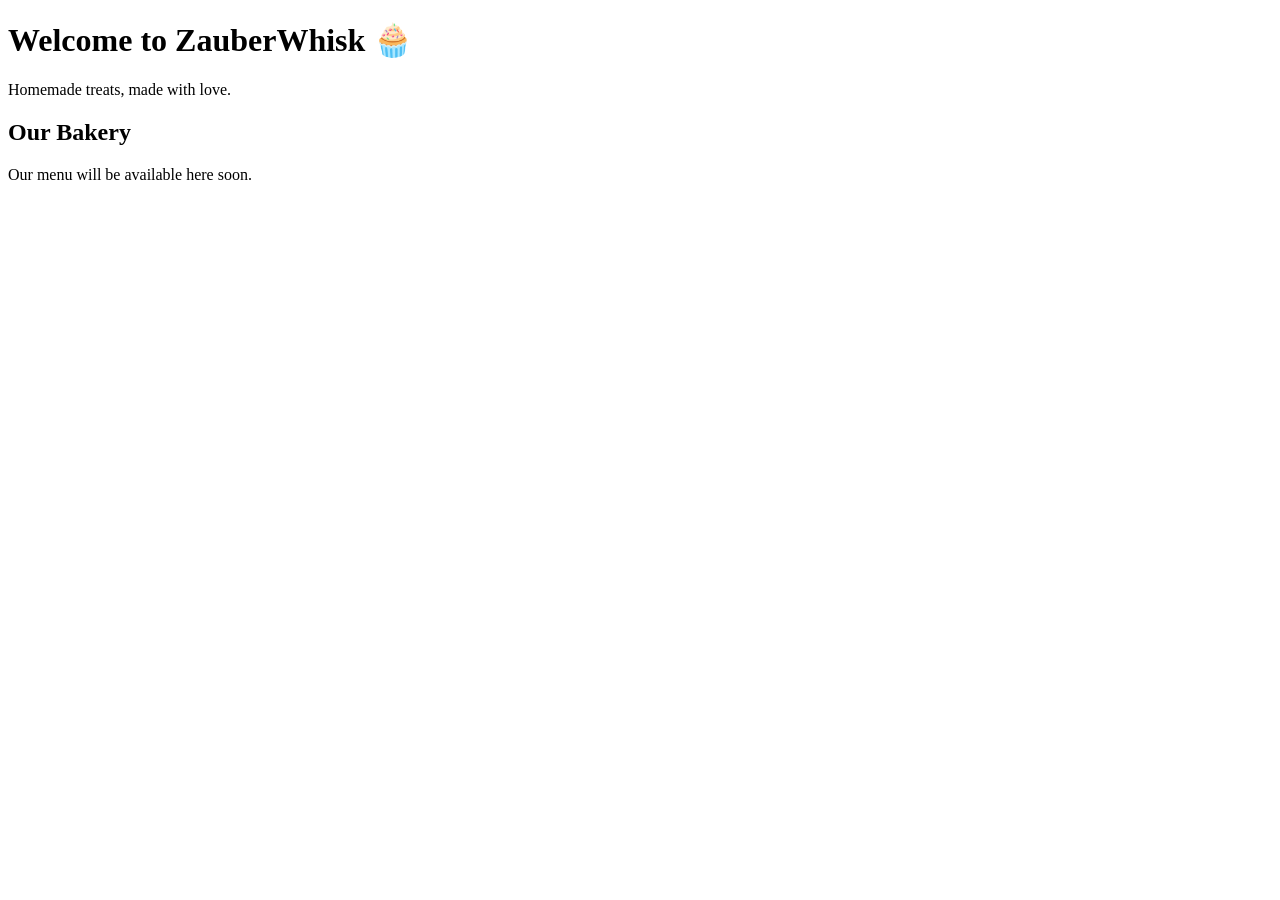
==== index.html @ d994bbd5 "Create index.html" ====
<!DOCTYPE html>
<html>
<head>
    <title>ZauberWhisk</title>
</head>

<body>

    <h1>Welcome to ZauberWhisk 🧁</h1>

    <p>Homemade treats, made with love.</p>

    <h2>Our Bakery</h2>

    <p>Our menu will be available here soon.</p>

</body>
</html>
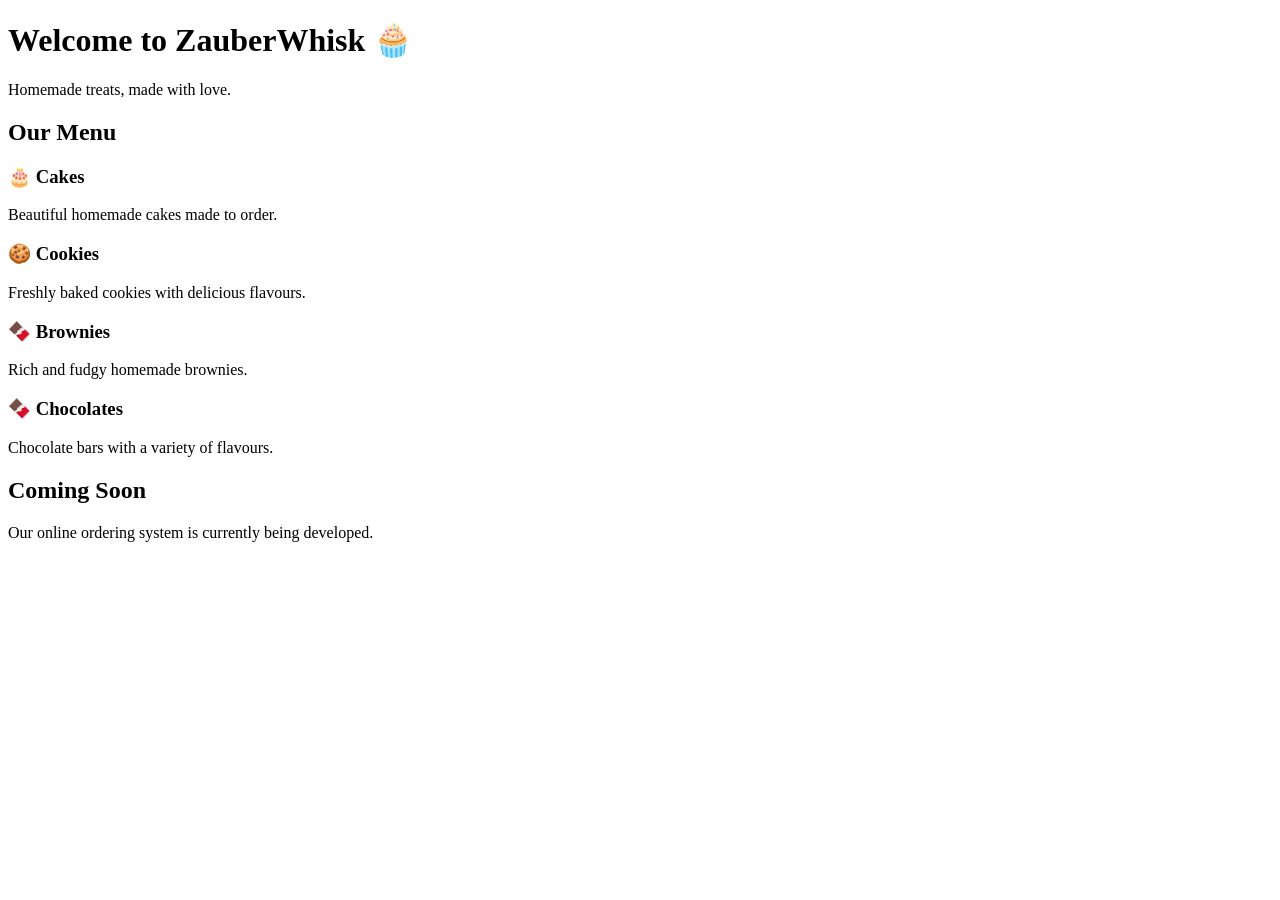
==== commit b7e648e4: "Update index.html" ====
--- a/index.html
+++ b/index.html
@@ -10,9 +10,23 @@
 
     <p>Homemade treats, made with love.</p>
 
-    <h2>Our Bakery</h2>
+    <h2>Our Menu</h2>
 
-    <p>Our menu will be available here soon.</p>
+    <h3>🎂 Cakes</h3>
+    <p>Beautiful homemade cakes made to order.</p>
+
+    <h3>🍪 Cookies</h3>
+    <p>Freshly baked cookies with delicious flavours.</p>
+
+    <h3>🍫 Brownies</h3>
+    <p>Rich and fudgy homemade brownies.</p>
+
+    <h3>🍫 Chocolates</h3>
+    <p>Chocolate bars with a variety of flavours.</p>
+
+    <h2>Coming Soon</h2>
+
+    <p>Our online ordering system is currently being developed.</p>
 
 </body>
 </html>
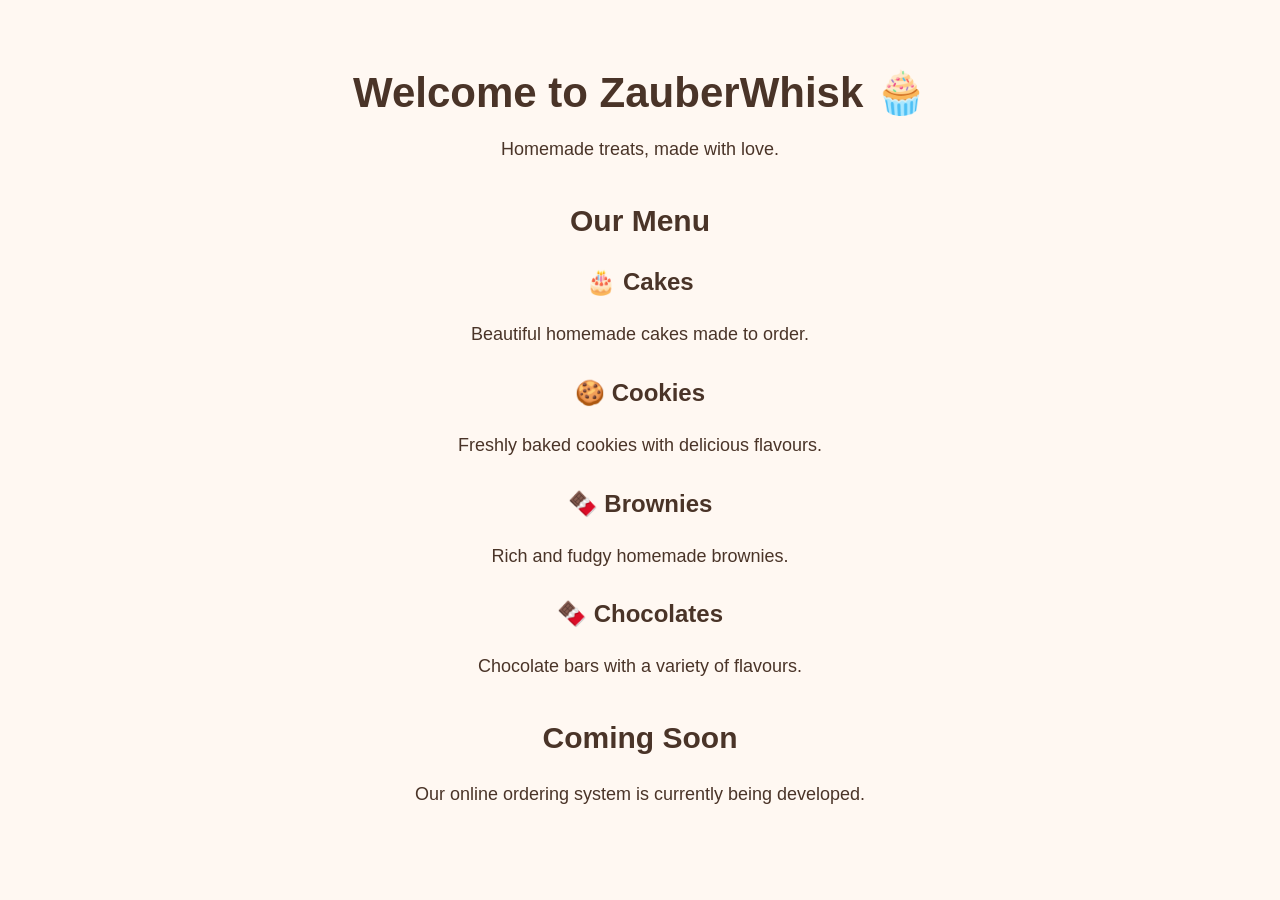
==== commit b03e8b00: "Update index.html Linkes css file" ====
--- a/index.html
+++ b/index.html
@@ -2,6 +2,8 @@
 <html>
 <head>
     <title>ZauberWhisk</title>
+
+    <link rel="stylesheet" href="style.css">
 </head>
 
 <body>
--- a/style.css
+++ b/style.css
@@ -0,0 +1,28 @@
+body {
+    font-family: Arial, sans-serif;
+    background-color: #fff8f2;
+    color: #4a3428;
+    text-align: center;
+    margin: 0;
+    padding: 40px;
+}
+
+h1 {
+    font-size: 42px;
+    margin-bottom: 10px;
+}
+
+h2 {
+    font-size: 30px;
+    margin-top: 40px;
+}
+
+h3 {
+    font-size: 24px;
+    margin-top: 30px;
+}
+
+p {
+    font-size: 18px;
+    line-height: 1.6;
+}
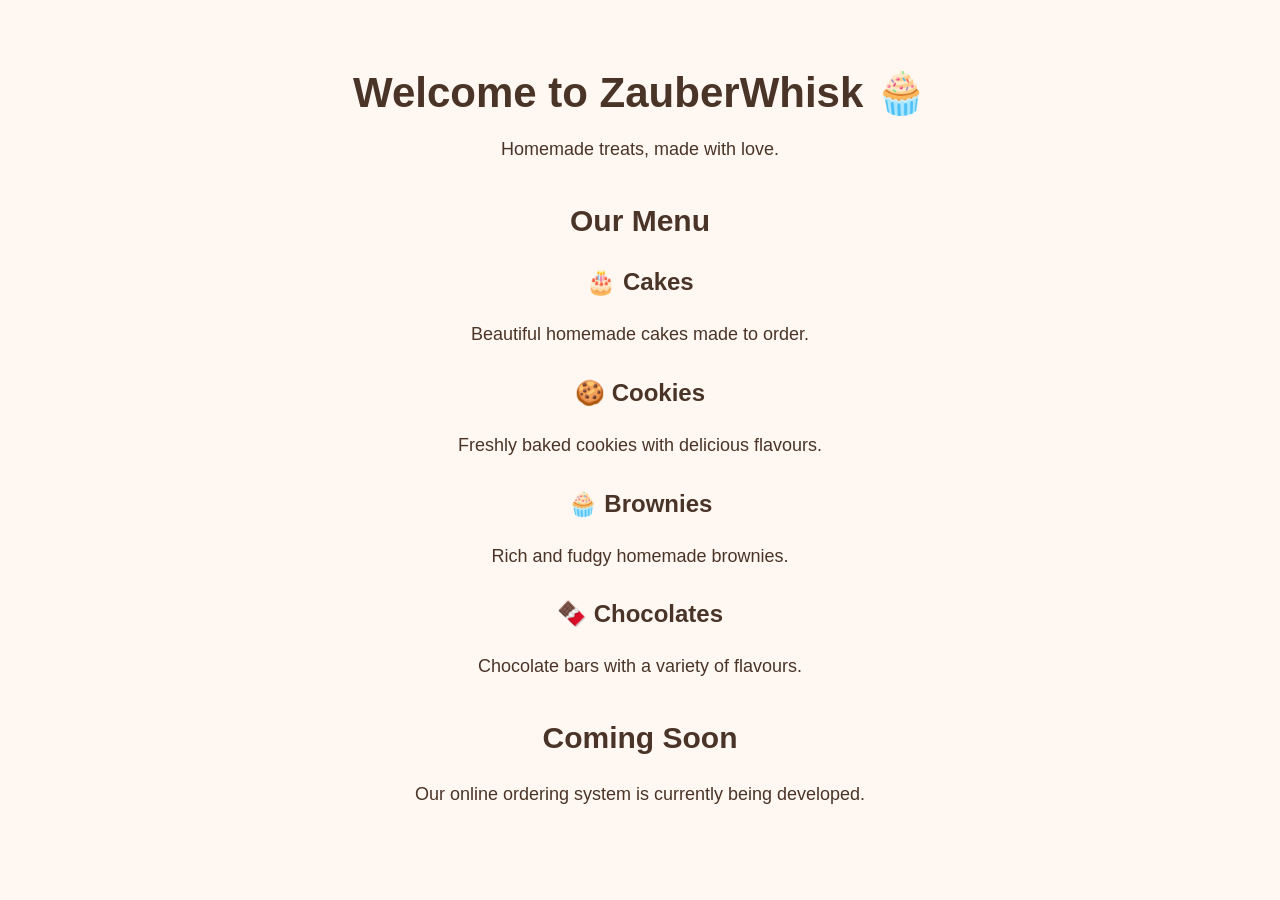
==== commit 9d2784a2: "Update index.html created class for menu" ====
--- a/index.html
+++ b/index.html
@@ -14,17 +14,29 @@
 
     <h2>Our Menu</h2>
 
-    <h3>🎂 Cakes</h3>
-    <p>Beautiful homemade cakes made to order.</p>
+<div class="menu">
 
-    <h3>🍪 Cookies</h3>
-    <p>Freshly baked cookies with delicious flavours.</p>
+    <div class="product">
+        <h3>🎂 Cakes</h3>
+        <p>Beautiful homemade cakes made to order.</p>
+    </div>
 
-    <h3>🍫 Brownies</h3>
-    <p>Rich and fudgy homemade brownies.</p>
+    <div class="product">
+        <h3>🍪 Cookies</h3>
+        <p>Freshly baked cookies with delicious flavours.</p>
+    </div>
 
-    <h3>🍫 Chocolates</h3>
-    <p>Chocolate bars with a variety of flavours.</p>
+    <div class="product">
+        <h3>🧁 Brownies</h3>
+        <p>Rich and fudgy homemade brownies.</p>
+    </div>
+
+    <div class="product">
+        <h3>🍫 Chocolates</h3>
+        <p>Chocolate bars with a variety of flavours.</p>
+    </div>
+
+</div>
 
     <h2>Coming Soon</h2>
 
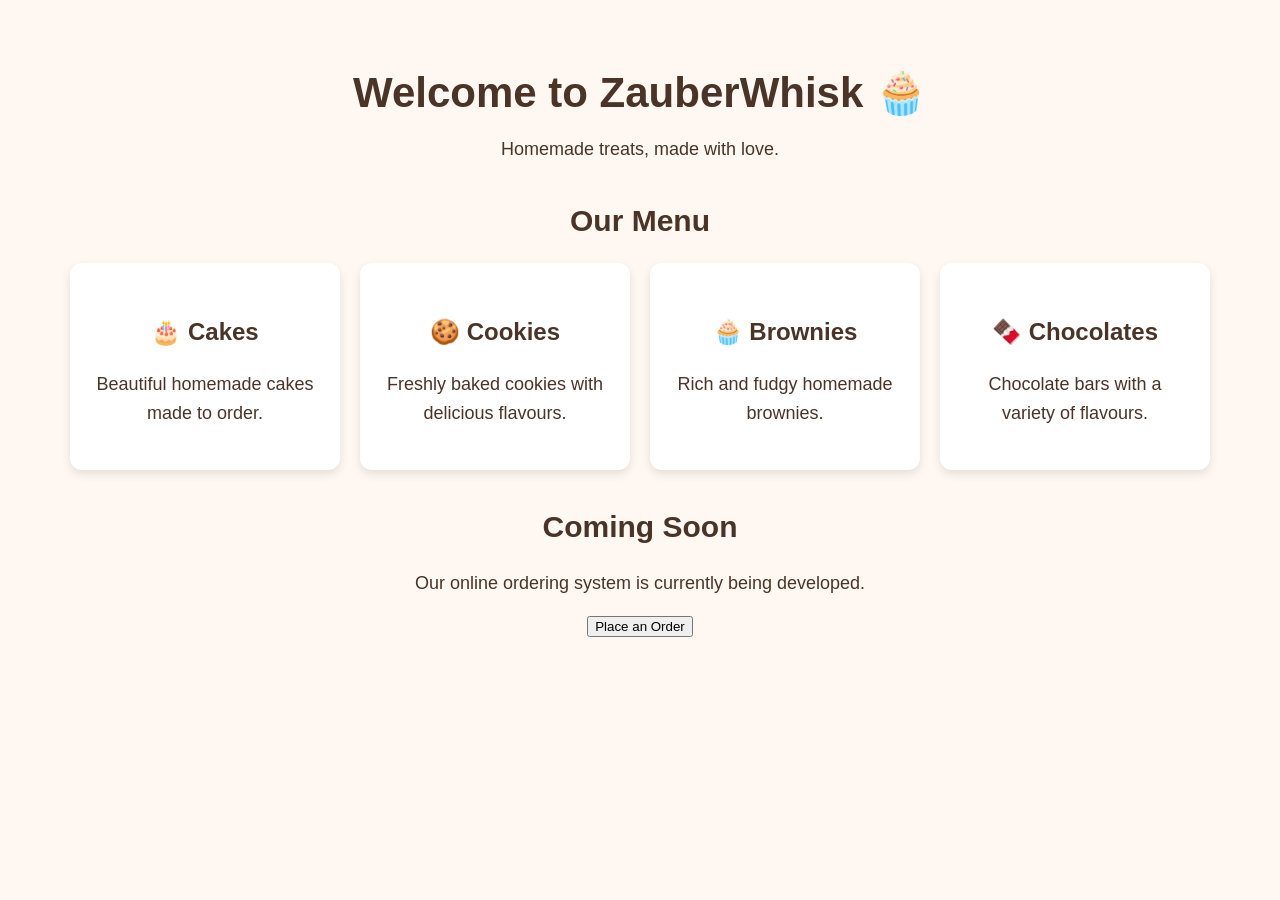
==== commit b3cd61fe: "Update index.html added 'place ordered' button" ====
--- a/index.html
+++ b/index.html
@@ -42,5 +42,7 @@
 
     <p>Our online ordering system is currently being developed.</p>
 
+    <button>Place an Order</button>
+
 </body>
 </html>
--- a/style.css
+++ b/style.css
@@ -26,3 +26,17 @@
     font-size: 18px;
     line-height: 1.6;
 }
+.menu {
+    display: flex;
+    flex-wrap: wrap;
+    justify-content: center;
+    gap: 20px;
+}
+
+.product {
+    background-color: white;
+    width: 220px;
+    padding: 25px;
+    border-radius: 12px;
+    box-shadow: 0 4px 10px rgba(0, 0, 0, 0.1);
+}
